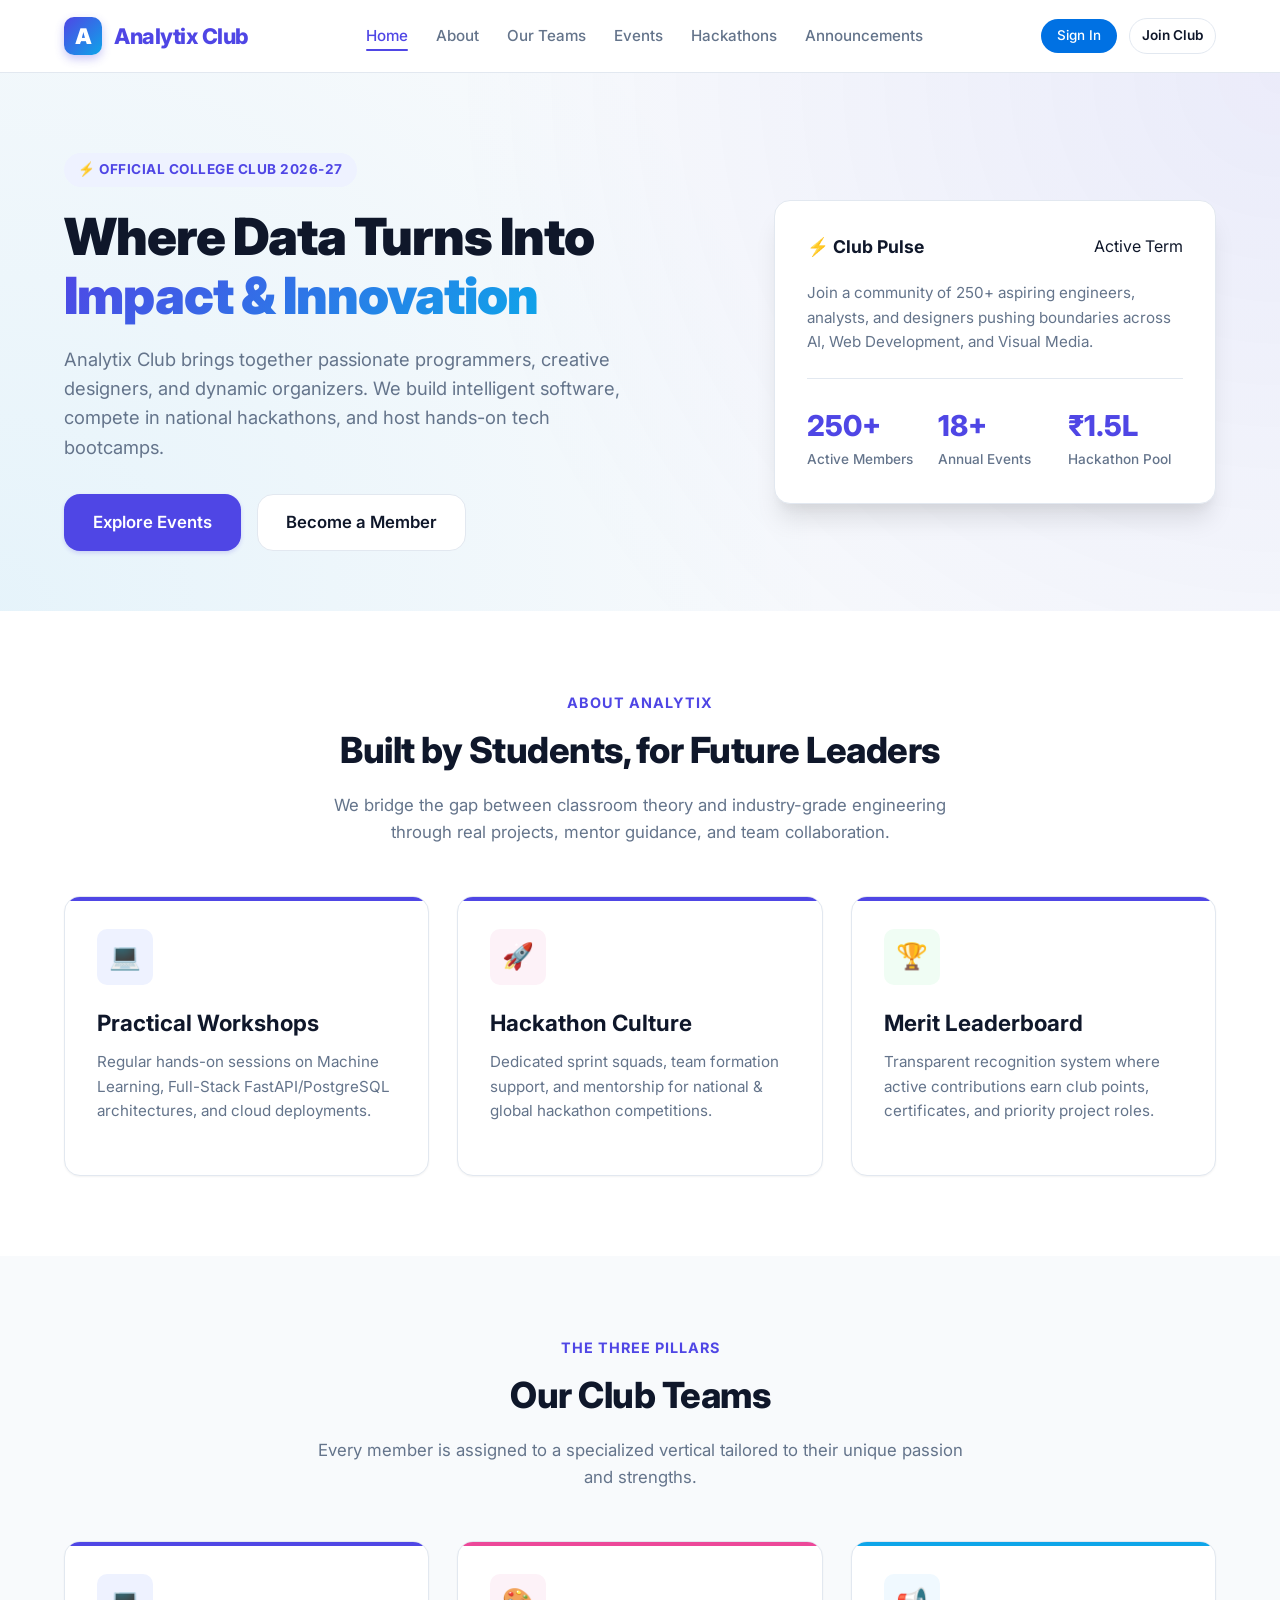
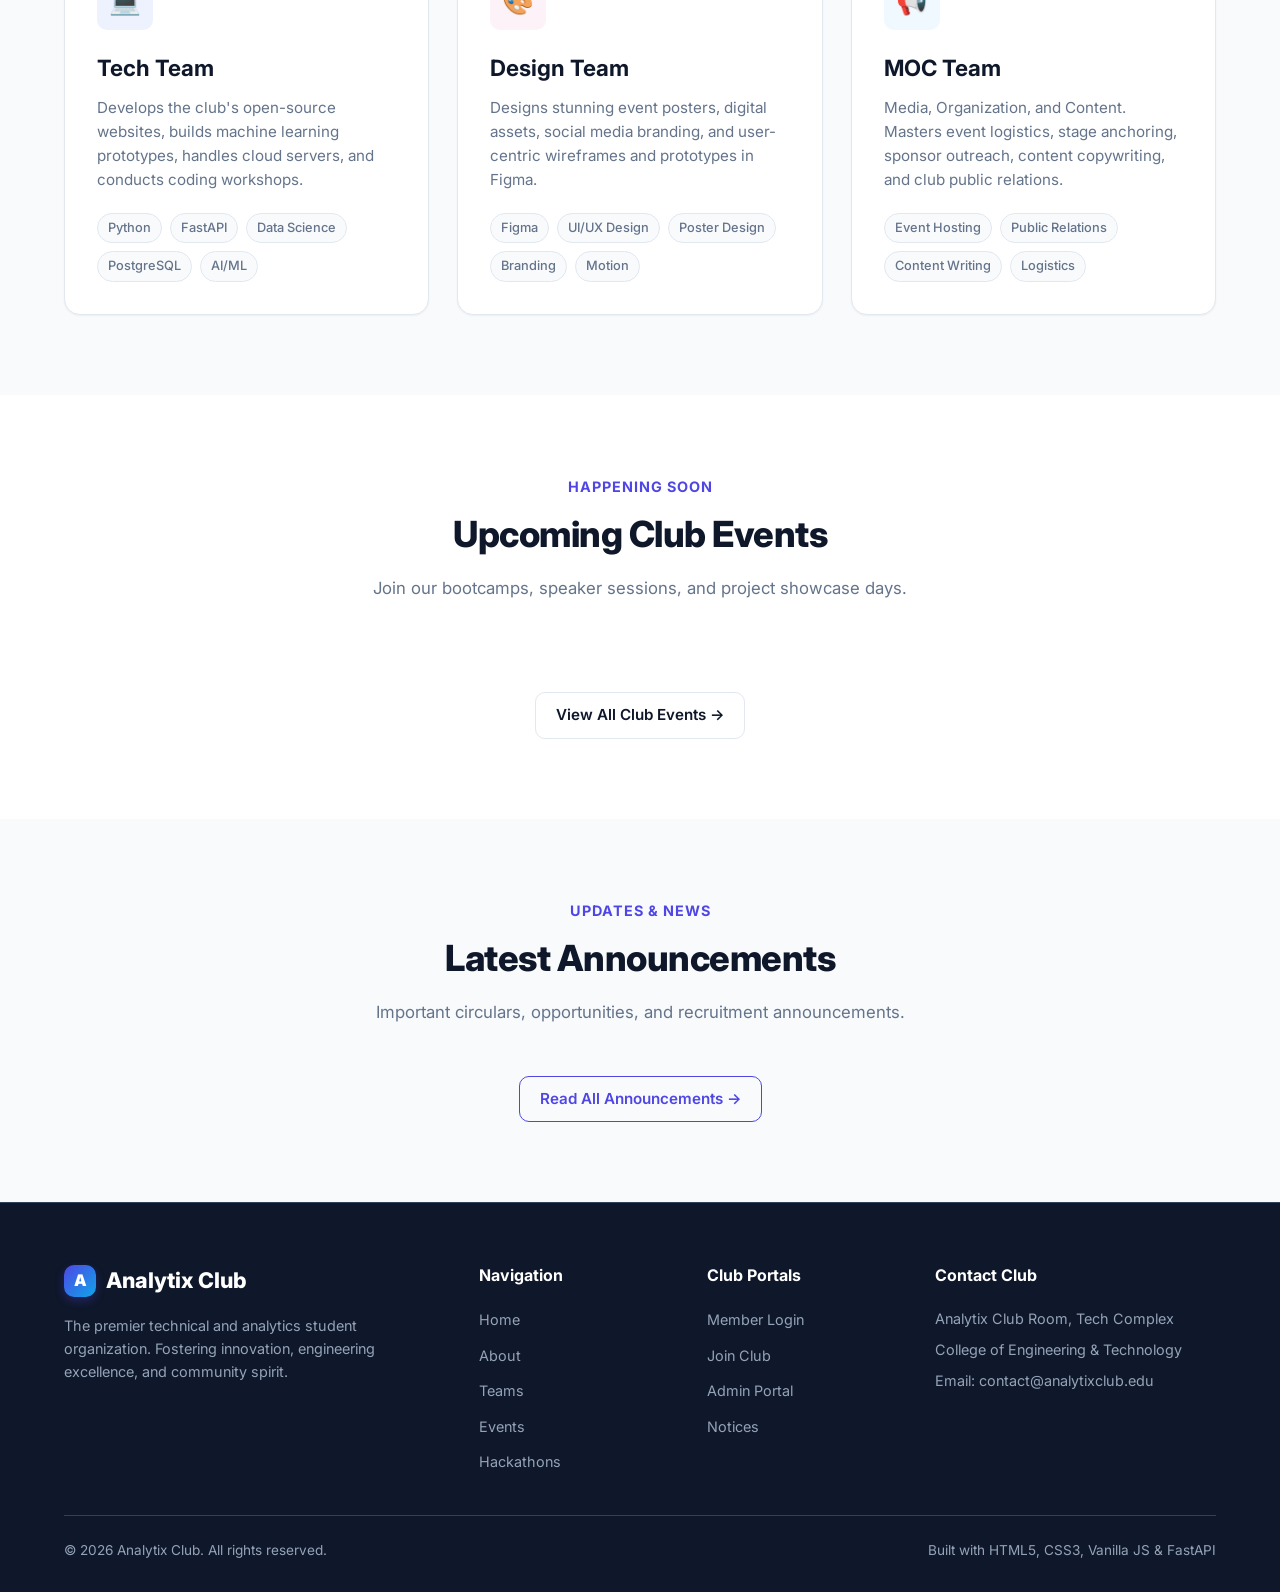
==== frontend/index.html @ ab121c56 "Initial commit: Analytix Club complete responsive website with FastAPI, Vanilla JS & Supabase" ====
<!DOCTYPE html>
<html lang="en">
<head>
  <meta charset="UTF-8">
  <meta name="viewport" content="width=device-width, initial-scale=1.0">
  <title>Analytix Club | Empowering Data, Tech & Design</title>
  <link rel="stylesheet" href="css/style.css">
  <link rel="preconnect" href="https://fonts.googleapis.com">
  <link rel="preconnect" href="https://fonts.gstatic.com" crossorigin>
  <link href="https://fonts.googleapis.com/css2?family=Inter:wght@400;500;600;700;800;900&family=JetBrains+Mono:wght@500;700&display=swap" rel="stylesheet">
</head>
<body>

  <!-- Navigation Bar -->
  <header class="navbar">
    <div class="container nav-container">
      <a href="index.html" class="brand">
        <div class="brand-badge">A</div>
        <span>Analytix Club</span>
      </a>

      <ul class="nav-links">
        <li><a href="index.html" class="nav-link active">Home</a></li>
        <li><a href="#about" class="nav-link">About</a></li>
        <li><a href="#teams" class="nav-link">Our Teams</a></li>
        <li><a href="events.html" class="nav-link">Events</a></li>
        <li><a href="hackathons.html" class="nav-link">Hackathons</a></li>
        <li><a href="announcements.html" class="nav-link">Announcements</a></li>
      </ul>

      <div class="nav-actions" id="nav-auth-actions">
        <a href="login.html" class="apple-signin-pill">Sign In</a>
        <a href="register.html" class="btn btn-secondary btn-sm" style="border-radius: 9999px;">Join Club</a>
      </div>

      <button class="nav-mobile-toggle" aria-label="Toggle Navigation">☰</button>
    </div>
  </header>

  <!-- Hero Section -->
  <section class="hero">
    <div class="container hero-grid">
      <div>
        <div class="hero-badge">⚡ Official College Club 2026-27</div>
        <h1 class="hero-title">
          Where Data Turns Into <span class="text-gradient">Impact & Innovation</span>
        </h1>
        <p class="hero-subtitle">
          Analytix Club brings together passionate programmers, creative designers, and dynamic organizers. We build intelligent software, compete in national hackathons, and host hands-on tech bootcamps.
        </p>
        <div class="hero-buttons">
          <a href="events.html" class="btn btn-primary btn-lg">Explore Events</a>
          <a href="register.html" class="btn btn-secondary btn-lg">Become a Member</a>
        </div>
      </div>

      <div class="hero-card">
        <div style="display: flex; align-items: center; justify-content: space-between; margin-bottom: 20px;">
          <div style="font-weight: 700; color: var(--dark-bg); font-size: 1.1rem;">⚡ Club Pulse</div>
          <span class="status-pill status-approved">Active Term</span>
        </div>

        <p style="color: var(--text-muted); font-size: 0.95rem; line-height: 1.6; margin-bottom: 20px;">
          Join a community of 250+ aspiring engineers, analysts, and designers pushing boundaries across AI, Web Development, and Visual Media.
        </p>

        <div class="stat-strip">
          <div class="stat-item">
            <h3>250+</h3>
            <p>Active Members</p>
          </div>
          <div class="stat-item">
            <h3>18+</h3>
            <p>Annual Events</p>
          </div>
          <div class="stat-item">
            <h3>₹1.5L</h3>
            <p>Hackathon Pool</p>
          </div>
        </div>
      </div>
    </div>
  </section>

  <!-- About Section -->
  <section class="section section-alt" id="about">
    <div class="container">
      <div class="section-header">
        <span class="section-tag">About Analytix</span>
        <h2 class="section-title">Built by Students, for Future Leaders</h2>
        <p class="section-desc">
          We bridge the gap between classroom theory and industry-grade engineering through real projects, mentor guidance, and team collaboration.
        </p>
      </div>

      <div class="grid-3">
        <div class="team-card">
          <div class="team-icon" style="background: #eef2ff; color: #4f46e5;">💻</div>
          <h3 class="team-name">Practical Workshops</h3>
          <p class="team-desc">Regular hands-on sessions on Machine Learning, Full-Stack FastAPI/PostgreSQL architectures, and cloud deployments.</p>
        </div>
        <div class="team-card">
          <div class="team-icon" style="background: #fdf2f8; color: #ec4899;">🚀</div>
          <h3 class="team-name">Hackathon Culture</h3>
          <p class="team-desc">Dedicated sprint squads, team formation support, and mentorship for national & global hackathon competitions.</p>
        </div>
        <div class="team-card">
          <div class="team-icon" style="background: #f0fdf4; color: #16a34a;">🏆</div>
          <h3 class="team-name">Merit Leaderboard</h3>
          <p class="team-desc">Transparent recognition system where active contributions earn club points, certificates, and priority project roles.</p>
        </div>
      </div>
    </div>
  </section>

  <!-- Our Teams Section -->
  <section class="section" id="teams">
    <div class="container">
      <div class="section-header">
        <span class="section-tag">The Three Pillars</span>
        <h2 class="section-title">Our Club Teams</h2>
        <p class="section-desc">
          Every member is assigned to a specialized vertical tailored to their unique passion and strengths.
        </p>
      </div>

      <div class="grid-3">
        <!-- Tech Team -->
        <div class="team-card team-tech">
          <div class="team-icon">💻</div>
          <h3 class="team-name">Tech Team</h3>
          <p class="team-desc">
            Develops the club's open-source websites, builds machine learning prototypes, handles cloud servers, and conducts coding workshops.
          </p>
          <div class="team-skills-list">
            <span class="skill-pill">Python</span>
            <span class="skill-pill">FastAPI</span>
            <span class="skill-pill">Data Science</span>
            <span class="skill-pill">PostgreSQL</span>
            <span class="skill-pill">AI/ML</span>
          </div>
        </div>

        <!-- Design Team -->
        <div class="team-card team-design">
          <div class="team-icon">🎨</div>
          <h3 class="team-name">Design Team</h3>
          <p class="team-desc">
            Designs stunning event posters, digital assets, social media branding, and user-centric wireframes and prototypes in Figma.
          </p>
          <div class="team-skills-list">
            <span class="skill-pill">Figma</span>
            <span class="skill-pill">UI/UX Design</span>
            <span class="skill-pill">Poster Design</span>
            <span class="skill-pill">Branding</span>
            <span class="skill-pill">Motion</span>
          </div>
        </div>

        <!-- MOC Team -->
        <div class="team-card team-moc">
          <div class="team-icon">📢</div>
          <h3 class="team-name">MOC Team</h3>
          <p class="team-desc">
            Media, Organization, and Content. Masters event logistics, stage anchoring, sponsor outreach, content copywriting, and club public relations.
          </p>
          <div class="team-skills-list">
            <span class="skill-pill">Event Hosting</span>
            <span class="skill-pill">Public Relations</span>
            <span class="skill-pill">Content Writing</span>
            <span class="skill-pill">Logistics</span>
          </div>
        </div>
      </div>
    </div>
  </section>

  <!-- Upcoming Events Section -->
  <section class="section section-alt" id="events">
    <div class="container">
      <div class="section-header">
        <span class="section-tag">Happening Soon</span>
        <h2 class="section-title">Upcoming Club Events</h2>
        <p class="section-desc">Join our bootcamps, speaker sessions, and project showcase days.</p>
      </div>

      <div class="grid-3" id="home-events-grid">
        <!-- Loaded dynamically from API -->
      </div>

      <div style="text-align: center; margin-top: 40px;">
        <a href="events.html" class="btn btn-secondary">View All Club Events →</a>
      </div>
    </div>
  </section>

  <!-- Announcements Section -->
  <section class="section" id="announcements">
    <div class="container">
      <div class="section-header">
        <span class="section-tag">Updates & News</span>
        <h2 class="section-title">Latest Announcements</h2>
        <p class="section-desc">Important circulars, opportunities, and recruitment announcements.</p>
      </div>

      <div style="max-width: 800px; margin: 0 auto;" id="home-announcements-list">
        <!-- Loaded dynamically from API -->
      </div>

      <div style="text-align: center; margin-top: 32px;">
        <a href="announcements.html" class="btn btn-outline">Read All Announcements →</a>
      </div>
    </div>
  </section>

  <!-- Footer -->
  <footer class="footer">
    <div class="container">
      <div class="footer-grid">
        <div>
          <div class="footer-brand">
            <div class="brand-badge" style="width: 32px; height: 32px; font-size: 1rem;">A</div>
            <span>Analytix Club</span>
          </div>
          <p class="footer-desc">
            The premier technical and analytics student organization. Fostering innovation, engineering excellence, and community spirit.
          </p>
        </div>

        <div>
          <h4 class="footer-heading">Navigation</h4>
          <ul class="footer-links">
            <li><a href="index.html">Home</a></li>
            <li><a href="#about">About</a></li>
            <li><a href="#teams">Teams</a></li>
            <li><a href="events.html">Events</a></li>
            <li><a href="hackathons.html">Hackathons</a></li>
          </ul>
        </div>

        <div>
          <h4 class="footer-heading">Club Portals</h4>
          <ul class="footer-links">
            <li><a href="login.html">Member Login</a></li>
            <li><a href="register.html">Join Club</a></li>
            <li><a href="admin-dashboard.html">Admin Portal</a></li>
            <li><a href="announcements.html">Notices</a></li>
          </ul>
        </div>

        <div>
          <h4 class="footer-heading">Contact Club</h4>
          <p class="footer-desc" style="margin-bottom: 8px;">Analytix Club Room, Tech Complex</p>
          <p class="footer-desc" style="margin-bottom: 8px;">College of Engineering & Technology</p>
          <p class="footer-desc">Email: contact@analytixclub.edu</p>
        </div>
      </div>

      <div class="footer-bottom">
        <div>&copy; 2026 Analytix Club. All rights reserved.</div>
        <div>Built with HTML5, CSS3, Vanilla JS & FastAPI</div>
      </div>
    </div>
  </footer>

  <script src="js/api.js"></script>
  <script src="js/auth.js"></script>
  <script src="js/events.js"></script>
</body>
</html>
---- frontend/css/style.css ----
/* ==============================================================================
   ANALYTIX CLUB - MAIN GLOBAL STYLESHEET
   Clean, modern, high-contrast, responsive tech club styling.
   ============================================================================== */

:root {
  /* Color Palette */
  --primary: #4f46e5;
  --primary-hover: #4338ca;
  --primary-light: #eef2ff;
  --primary-glow: rgba(79, 70, 229, 0.25);

  --secondary: #0ea5e9;
  --secondary-hover: #0284c7;

  --accent: #10b981;
  --accent-hover: #059669;

  --dark-bg: #0f172a;
  --dark-surface: #1e293b;
  --dark-card: #1e293b;
  --dark-border: #334155;

  --light-bg: #f8fafc;
  --light-surface: #ffffff;
  --light-card: #ffffff;
  --light-border: #e2e8f0;

  --text-main: #0f172a;
  --text-muted: #64748b;
  --text-light: #f8fafc;
  --text-subtle: #94a3b8;

  --success: #10b981;
  --warning: #f59e0b;
  --danger: #ef4444;
  --info: #3b82f6;

  /* Typography */
  --font-sans: 'Inter', -apple-system, BlinkMacSystemFont, "Segoe UI", Roboto, Oxygen, Ubuntu, Cantarell, sans-serif;
  --font-mono: 'JetBrains Mono', 'Fira Code', Menlo, Monaco, monospace;

  /* Shadows */
  --shadow-sm: 0 1px 2px 0 rgba(0, 0, 0, 0.05);
  --shadow-md: 0 4px 6px -1px rgba(0, 0, 0, 0.1), 0 2px 4px -1px rgba(0, 0, 0, 0.06);
  --shadow-lg: 0 10px 15px -3px rgba(0, 0, 0, 0.1), 0 4px 6px -2px rgba(0, 0, 0, 0.05);
  --shadow-xl: 0 20px 25px -5px rgba(0, 0, 0, 0.1), 0 10px 10px -5px rgba(0, 0, 0, 0.04);
  --shadow-glow: 0 0 25px var(--primary-glow);

  /* Radius & Transitions */
  --radius-sm: 6px;
  --radius-md: 10px;
  --radius-lg: 16px;
  --radius-full: 9999px;

  --transition-fast: 0.15s ease;
  --transition-normal: 0.25s ease;
}

/* CSS Reset & Box Sizing */
*, *::before, *::after {
  box-sizing: border-box;
  margin: 0;
  padding: 0;
}

body {
  font-family: var(--font-sans);
  background-color: var(--light-bg);
  color: var(--text-main);
  line-height: 1.6;
  min-height: 100vh;
  display: flex;
  flex-direction: column;
  -webkit-font-smoothing: antialiased;
}

a {
  color: inherit;
  text-decoration: none;
  transition: color var(--transition-fast);
}

img {
  max-width: 100%;
  height: auto;
  display: block;
}

button, input, select, textarea {
  font-family: inherit;
  font-size: inherit;
}

/* Container */
.container {
  width: 100%;
  max-width: 1200px;
  margin: 0 auto;
  padding: 0 24px;
}

/* Navbar */
.navbar {
  background-color: rgba(255, 255, 255, 0.95);
  backdrop-filter: blur(8px);
  border-bottom: 1px solid var(--light-border);
  position: sticky;
  top: 0;
  z-index: 100;
  transition: all var(--transition-normal);
}

.nav-container {
  display: flex;
  align-items: center;
  justify-content: space-between;
  height: 72px;
}

.brand {
  display: flex;
  align-items: center;
  gap: 12px;
  font-weight: 800;
  font-size: 1.35rem;
  color: var(--primary);
  letter-spacing: -0.5px;
}

.brand-badge {
  background: linear-gradient(135deg, var(--primary), var(--secondary));
  color: white;
  width: 38px;
  height: 38px;
  display: flex;
  align-items: center;
  justify-content: center;
  border-radius: var(--radius-md);
  font-weight: 900;
  box-shadow: 0 4px 10px rgba(79, 70, 229, 0.3);
}

.nav-links {
  display: flex;
  align-items: center;
  gap: 28px;
  list-style: none;
}

.nav-link {
  font-size: 0.95rem;
  font-weight: 500;
  color: var(--text-muted);
  position: relative;
  padding: 6px 0;
}

.nav-link:hover, .nav-link.active {
  color: var(--primary);
}

.nav-link.active::after {
  content: '';
  position: absolute;
  bottom: 0;
  left: 0;
  width: 100%;
  height: 2px;
  background-color: var(--primary);
  border-radius: 2px;
}

.nav-actions {
  display: flex;
  align-items: center;
  gap: 12px;
}

.nav-mobile-toggle {
  display: none;
  background: none;
  border: none;
  font-size: 1.5rem;
  color: var(--text-main);
  cursor: pointer;
  padding: 6px;
}

/* Buttons */
.btn {
  display: inline-flex;
  align-items: center;
  justify-content: center;
  gap: 8px;
  padding: 10px 20px;
  border-radius: var(--radius-md);
  font-size: 0.95rem;
  font-weight: 600;
  cursor: pointer;
  transition: all var(--transition-fast);
  border: 1px solid transparent;
  white-space: nowrap;
}

.btn-primary {
  background-color: var(--primary);
  color: #ffffff;
  box-shadow: 0 2px 4px rgba(79, 70, 229, 0.2);
}

.btn-primary:hover {
  background-color: var(--primary-hover);
  transform: translateY(-1px);
  box-shadow: 0 4px 12px rgba(79, 70, 229, 0.35);
}

.btn-secondary {
  background-color: #ffffff;
  color: var(--text-main);
  border-color: var(--light-border);
}

.btn-secondary:hover {
  background-color: var(--light-bg);
  border-color: #cbd5e1;
}

.btn-outline {
  background-color: transparent;
  color: var(--primary);
  border-color: var(--primary);
}

.btn-outline:hover {
  background-color: var(--primary-light);
}

.btn-success {
  background-color: var(--success);
  color: #ffffff;
}

.btn-success:hover {
  background-color: var(--accent-hover);
}

.btn-danger {
  background-color: var(--danger);
  color: #ffffff;
}

.btn-danger:hover {
  background-color: #dc2626;
}

.btn-sm {
  padding: 6px 12px;
  font-size: 0.85rem;
  border-radius: var(--radius-sm);
}

.btn-lg {
  padding: 14px 28px;
  font-size: 1.05rem;
  border-radius: var(--radius-lg);
}

.btn-icon {
  padding: 8px;
  border-radius: var(--radius-md);
}

/* Hero Section */
.hero {
  padding: 80px 0 60px;
  background: radial-gradient(circle at top right, rgba(79, 70, 229, 0.08), transparent 60%),
              radial-gradient(circle at bottom left, rgba(14, 165, 233, 0.08), transparent 60%);
  position: relative;
  overflow: hidden;
}

.hero-grid {
  display: grid;
  grid-template-columns: 1.2fr 0.8fr;
  align-items: center;
  gap: 48px;
}

.hero-badge {
  display: inline-flex;
  align-items: center;
  gap: 8px;
  padding: 6px 14px;
  background-color: var(--primary-light);
  color: var(--primary);
  border-radius: var(--radius-full);
  font-size: 0.85rem;
  font-weight: 700;
  margin-bottom: 20px;
  text-transform: uppercase;
  letter-spacing: 0.5px;
}

.hero-title {
  font-size: 3.2rem;
  font-weight: 900;
  line-height: 1.15;
  color: var(--dark-bg);
  margin-bottom: 20px;
  letter-spacing: -1px;
}

.hero-title .text-gradient {
  background: linear-gradient(135deg, var(--primary) 0%, var(--secondary) 100%);
  -webkit-background-clip: text;
  -webkit-text-fill-color: transparent;
}

.hero-subtitle {
  font-size: 1.15rem;
  color: var(--text-muted);
  margin-bottom: 32px;
  max-width: 580px;
}

.hero-buttons {
  display: flex;
  align-items: center;
  gap: 16px;
  flex-wrap: wrap;
}

.hero-card {
  background: white;
  border-radius: var(--radius-lg);
  padding: 32px;
  box-shadow: var(--shadow-xl);
  border: 1px solid var(--light-border);
  position: relative;
}

.stat-strip {
  display: grid;
  grid-template-columns: repeat(3, 1fr);
  gap: 16px;
  margin-top: 24px;
  padding-top: 24px;
  border-top: 1px solid var(--light-border);
}

.stat-item h3 {
  font-size: 1.8rem;
  font-weight: 800;
  color: var(--primary);
}

.stat-item p {
  font-size: 0.85rem;
  color: var(--text-muted);
  font-weight: 500;
}

/* Section Header */
.section {
  padding: 80px 0;
}

.section-alt {
  background-color: #ffffff;
}

.section-header {
  text-align: center;
  max-width: 650px;
  margin: 0 auto 50px;
}

.section-tag {
  color: var(--primary);
  font-size: 0.9rem;
  font-weight: 700;
  text-transform: uppercase;
  letter-spacing: 1px;
  display: block;
  margin-bottom: 8px;
}

.section-title {
  font-size: 2.25rem;
  font-weight: 800;
  letter-spacing: -0.5px;
  color: var(--dark-bg);
  margin-bottom: 12px;
}

.section-desc {
  font-size: 1.05rem;
  color: var(--text-muted);
}

/* Cards Grid */
.grid-3 {
  display: grid;
  grid-template-columns: repeat(auto-fit, minmax(320px, 1fr));
  gap: 28px;
}

.grid-2 {
  display: grid;
  grid-template-columns: repeat(auto-fit, minmax(400px, 1fr));
  gap: 28px;
}

/* Team Pillar Cards */
.team-card {
  background: white;
  border-radius: var(--radius-lg);
  padding: 32px;
  border: 1px solid var(--light-border);
  box-shadow: var(--shadow-sm);
  transition: all var(--transition-normal);
  display: flex;
  flex-direction: column;
  position: relative;
  overflow: hidden;
}

.team-card::before {
  content: '';
  position: absolute;
  top: 0;
  left: 0;
  right: 0;
  height: 4px;
  background: var(--primary);
}

.team-card.team-tech::before { background: #4f46e5; }
.team-card.team-design::before { background: #ec4899; }
.team-card.team-moc::before { background: #0ea5e9; }

.team-card:hover {
  transform: translateY(-6px);
  box-shadow: var(--shadow-lg);
  border-color: #cbd5e1;
}

.team-icon {
  width: 56px;
  height: 56px;
  border-radius: var(--radius-md);
  display: flex;
  align-items: center;
  justify-content: center;
  font-size: 1.6rem;
  margin-bottom: 20px;
}

.team-tech .team-icon { background-color: #eef2ff; color: #4f46e5; }
.team-design .team-icon { background-color: #fdf2f8; color: #ec4899; }
.team-moc .team-icon { background-color: #f0f9ff; color: #0ea5e9; }

.team-name {
  font-size: 1.4rem;
  font-weight: 700;
  margin-bottom: 10px;
}

.team-desc {
  color: var(--text-muted);
  font-size: 0.95rem;
  margin-bottom: 20px;
  flex-grow: 1;
}

.team-skills-list {
  display: flex;
  flex-wrap: wrap;
  gap: 8px;
}

.skill-pill {
  background-color: var(--light-bg);
  border: 1px solid var(--light-border);
  padding: 4px 10px;
  border-radius: var(--radius-full);
  font-size: 0.8rem;
  font-weight: 500;
  color: var(--text-muted);
}

/* Event & Hackathon Cards */
.event-card {
  background: white;
  border-radius: var(--radius-lg);
  overflow: hidden;
  border: 1px solid var(--light-border);
  box-shadow: var(--shadow-sm);
  transition: all var(--transition-normal);
  display: flex;
  flex-direction: column;
}

.event-card:hover {
  transform: translateY(-5px);
  box-shadow: var(--shadow-lg);
}

.event-poster-wrapper {
  position: relative;
  height: 190px;
  background-color: #e2e8f0;
  overflow: hidden;
}

.event-poster {
  width: 100%;
  height: 100%;
  object-fit: cover;
  transition: transform var(--transition-normal);
}

.event-card:hover .event-poster {
  transform: scale(1.04);
}

.event-badge {
  position: absolute;
  top: 14px;
  right: 14px;
  padding: 4px 12px;
  border-radius: var(--radius-full);
  font-size: 0.75rem;
  font-weight: 700;
  text-transform: uppercase;
  letter-spacing: 0.5px;
  backdrop-filter: blur(8px);
}

.badge-published { background: rgba(16, 185, 129, 0.9); color: white; }
.badge-draft { background: rgba(100, 116, 139, 0.9); color: white; }
.badge-urgent { background: rgba(239, 68, 68, 0.9); color: white; }
.badge-online { background: rgba(14, 165, 233, 0.9); color: white; }
.badge-offline { background: rgba(245, 158, 11, 0.9); color: white; }
.badge-hybrid { background: rgba(139, 92, 246, 0.9); color: white; }

.event-content {
  padding: 24px;
  display: flex;
  flex-direction: column;
  flex-grow: 1;
}

.event-meta {
  display: flex;
  align-items: center;
  gap: 16px;
  font-size: 0.85rem;
  color: var(--text-muted);
  margin-bottom: 12px;
  flex-wrap: wrap;
}

.event-meta span {
  display: inline-flex;
  align-items: center;
  gap: 6px;
}

.event-title {
  font-size: 1.25rem;
  font-weight: 700;
  margin-bottom: 10px;
  line-height: 1.35;
  color: var(--dark-bg);
}

.event-desc {
  font-size: 0.92rem;
  color: var(--text-muted);
  margin-bottom: 20px;
  flex-grow: 1;
  display: -webkit-box;
  -webkit-line-clamp: 3;
  -webkit-box-orient: vertical;
  overflow: hidden;
}

.event-footer {
  display: flex;
  align-items: center;
  justify-content: space-between;
  padding-top: 16px;
  border-top: 1px solid var(--light-border);
  gap: 12px;
}

/* Announcement Card */
.announcement-card {
  background: white;
  border-radius: var(--radius-lg);
  padding: 24px;
  border: 1px solid var(--light-border);
  box-shadow: var(--shadow-sm);
  display: flex;
  gap: 20px;
  transition: all var(--transition-normal);
}

.announcement-card:hover {
  box-shadow: var(--shadow-md);
  border-color: #cbd5e1;
}

.announcement-icon {
  width: 48px;
  height: 48px;
  border-radius: var(--radius-md);
  background-color: var(--primary-light);
  color: var(--primary);
  display: flex;
  align-items: center;
  justify-content: center;
  font-size: 1.4rem;
  flex-shrink: 0;
}

.announcement-body {
  flex-grow: 1;
}

.announcement-header {
  display: flex;
  align-items: center;
  justify-content: space-between;
  margin-bottom: 6px;
}

.announcement-title {
  font-size: 1.15rem;
  font-weight: 700;
  color: var(--dark-bg);
}

.announcement-time {
  font-size: 0.8rem;
  color: var(--text-subtle);
}

.announcement-desc {
  font-size: 0.92rem;
  color: var(--text-muted);
  line-height: 1.5;
}

/* Footer */
.footer {
  background-color: var(--dark-bg);
  color: #94a3b8;
  padding: 60px 0 30px;
  margin-top: auto;
  border-top: 1px solid var(--dark-border);
}

.footer-grid {
  display: grid;
  grid-template-columns: 2fr 1fr 1fr 1.5fr;
  gap: 40px;
  margin-bottom: 40px;
}

.footer-brand {
  color: #ffffff;
  font-size: 1.35rem;
  font-weight: 800;
  display: flex;
  align-items: center;
  gap: 10px;
  margin-bottom: 16px;
}

.footer-desc {
  font-size: 0.9rem;
  line-height: 1.6;
  max-width: 320px;
}

.footer-heading {
  color: #ffffff;
  font-size: 1rem;
  font-weight: 700;
  margin-bottom: 18px;
}

.footer-links {
  list-style: none;
  display: flex;
  flex-direction: column;
  gap: 10px;
}

.footer-links a {
  font-size: 0.9rem;
  transition: color var(--transition-fast);
}

.footer-links a:hover {
  color: #ffffff;
}

.footer-bottom {
  border-top: 1px solid var(--dark-border);
  padding-top: 24px;
  display: flex;
  align-items: center;
  justify-content: space-between;
  font-size: 0.85rem;
}

/* Modals */
.modal-overlay {
  position: fixed;
  inset: 0;
  background-color: rgba(15, 23, 42, 0.6);
  backdrop-filter: blur(4px);
  display: flex;
  align-items: center;
  justify-content: center;
  z-index: 1000;
  opacity: 0;
  visibility: hidden;
  transition: all var(--transition-normal);
  padding: 20px;
}

.modal-overlay.active {
  opacity: 1;
  visibility: visible;
}

.modal-card {
  background: white;
  width: 100%;
  max-width: 600px;
  max-height: 90vh;
  border-radius: var(--radius-lg);
  box-shadow: var(--shadow-xl);
  display: flex;
  flex-direction: column;
  overflow: hidden;
  transform: translateY(20px);
  transition: transform var(--transition-normal);
}

.modal-overlay.active .modal-card {
  transform: translateY(0);
}

.modal-header {
  padding: 20px 24px;
  border-bottom: 1px solid var(--light-border);
  display: flex;
  align-items: center;
  justify-content: space-between;
}

.modal-title {
  font-size: 1.25rem;
  font-weight: 700;
  color: var(--dark-bg);
}

.modal-close {
  background: none;
  border: none;
  font-size: 1.4rem;
  color: var(--text-subtle);
  cursor: pointer;
  padding: 4px;
  border-radius: var(--radius-sm);
  display: flex;
  align-items: center;
  justify-content: center;
}

.modal-close:hover {
  color: var(--dark-bg);
  background-color: var(--light-bg);
}

.modal-body {
  padding: 24px;
  overflow-y: auto;
}

.modal-footer {
  padding: 16px 24px;
  background-color: var(--light-bg);
  border-top: 1px solid var(--light-border);
  display: flex;
  align-items: center;
  justify-content: flex-end;
  gap: 12px;
}

/* Toast Notifications */
.toast-container {
  position: fixed;
  bottom: 24px;
  right: 24px;
  z-index: 2000;
  display: flex;
  flex-direction: column;
  gap: 10px;
}

.toast {
  background: white;
  color: var(--text-main);
  padding: 14px 20px;
  border-radius: var(--radius-md);
  box-shadow: var(--shadow-lg);
  border-left: 4px solid var(--primary);
  display: flex;
  align-items: center;
  gap: 12px;
  font-size: 0.92rem;
  min-width: 280px;
  max-width: 420px;
  animation: slideInRight 0.3s cubic-bezier(0.16, 1, 0.3, 1);
  transition: all 0.3s ease;
}

.toast-success { border-left-color: var(--success); }
.toast-error { border-left-color: var(--danger); }
.toast-warning { border-left-color: var(--warning); }
.toast-info { border-left-color: var(--info); }

@keyframes slideInRight {
  from { transform: translateX(100%); opacity: 0; }
  to { transform: translateX(0); opacity: 1; }
}

/* Apple Account Menu Trigger & Dropdown */
.apple-account-menu {
  position: relative;
  display: inline-block;
}

.apple-account-pill {
  display: inline-flex;
  align-items: center;
  gap: 8px;
  padding: 5px 14px 5px 6px;
  background: rgba(0, 0, 0, 0.04);
  border: 1px solid rgba(0, 0, 0, 0.08);
  border-radius: 9999px;
  font-size: 0.86rem;
  font-weight: 500;
  color: #1d1d1f;
  cursor: pointer;
  transition: all 0.2s cubic-bezier(0.16, 1, 0.3, 1);
  user-select: none;
}

.apple-account-pill:hover {
  background: rgba(0, 0, 0, 0.08);
  border-color: rgba(0, 0, 0, 0.15);
  transform: translateY(-0.5px);
}

.apple-account-avatar {
  width: 26px;
  height: 26px;
  border-radius: 50%;
  background: linear-gradient(135deg, #0071e3, #42a5f5);
  color: white;
  display: flex;
  align-items: center;
  justify-content: center;
  font-size: 0.75rem;
  font-weight: 700;
  overflow: hidden;
  box-shadow: 0 1px 4px rgba(0, 113, 227, 0.3);
}

.apple-account-avatar img {
  width: 100%;
  height: 100%;
  object-fit: cover;
}

.apple-chevron {
  font-size: 0.65rem;
  opacity: 0.55;
  transition: transform 0.2s ease;
  margin-left: 2px;
}

.apple-account-menu.open .apple-chevron {
  transform: rotate(180deg);
}

/* Apple Popover Dropdown */
.apple-dropdown {
  position: absolute;
  top: calc(100% + 8px);
  right: 0;
  width: 270px;
  background: rgba(255, 255, 255, 0.92);
  backdrop-filter: blur(25px);
  -webkit-backdrop-filter: blur(25px);
  border: 1px solid rgba(0, 0, 0, 0.1);
  border-radius: 16px;
  box-shadow: 0 16px 40px rgba(0, 0, 0, 0.12), 0 2px 6px rgba(0, 0, 0, 0.04);
  padding: 8px;
  opacity: 0;
  visibility: hidden;
  transform: translateY(-8px) scale(0.97);
  transition: all 0.2s cubic-bezier(0.16, 1, 0.3, 1);
  z-index: 1100;
}

.apple-account-menu.open .apple-dropdown {
  opacity: 1;
  visibility: visible;
  transform: translateY(0) scale(1);
}

.apple-dropdown-user {
  padding: 12px 14px;
  border-radius: 10px;
  background: rgba(0, 0, 0, 0.025);
  margin-bottom: 4px;
}

.apple-dropdown-name {
  font-size: 0.95rem;
  font-weight: 600;
  color: #1d1d1f;
  margin-bottom: 2px;
  white-space: nowrap;
  overflow: hidden;
  text-overflow: ellipsis;
}

.apple-dropdown-email {
  font-size: 0.78rem;
  color: #86868b;
  white-space: nowrap;
  overflow: hidden;
  text-overflow: ellipsis;
  margin-bottom: 8px;
}

.apple-dropdown-badges {
  display: flex;
  gap: 6px;
  flex-wrap: wrap;
}

.apple-badge {
  font-size: 0.68rem;
  font-weight: 700;
  text-transform: uppercase;
  letter-spacing: 0.5px;
  padding: 2px 8px;
  border-radius: 9999px;
  background: rgba(0, 113, 227, 0.1);
  color: #0071e3;
}

.apple-dropdown-divider {
  height: 1px;
  background: rgba(0, 0, 0, 0.08);
  margin: 6px 0;
}

.apple-dropdown-item {
  display: flex;
  align-items: center;
  gap: 10px;
  padding: 9px 12px;
  border-radius: 8px;
  font-size: 0.88rem;
  font-weight: 500;
  color: #1d1d1f;
  text-decoration: none;
  transition: all 0.15s ease;
  cursor: pointer;
}

.apple-dropdown-item:hover {
  background: rgba(0, 113, 227, 0.09);
  color: #0071e3;
}

.apple-dropdown-item-danger {
  color: #e30000;
  border: none;
  background: none;
  width: 100%;
  font-size: 0.88rem;
  text-align: left;
}

.apple-dropdown-item-danger:hover {
  background: rgba(227, 0, 0, 0.08);
  color: #e30000;
}

.apple-item-icon {
  font-size: 1rem;
  width: 18px;
  text-align: center;
}

/* Apple-style Signed-out button */
.apple-signin-pill {
  display: inline-flex;
  align-items: center;
  justify-content: center;
  gap: 6px;
  padding: 6px 16px;
  border-radius: 9999px;
  font-size: 0.84rem;
  font-weight: 500;
  background: #0071e3;
  color: #ffffff !important;
  transition: all 0.2s ease;
  border: none;
  text-decoration: none;
  white-space: nowrap;
}

.apple-signin-pill:hover {
  background: #0077ed;
  box-shadow: 0 2px 8px rgba(0, 113, 227, 0.35);
  transform: translateY(-0.5px);
}

/* Global Form Controls & Layouts */
.form-group {
  margin-bottom: 20px;
  display: flex;
  flex-direction: column;
}

.form-label {
  display: block;
  font-size: 0.88rem;
  font-weight: 600;
  color: var(--dark-bg);
  margin-bottom: 8px;
  line-height: 1.3;
}

.form-control {
  width: 100%;
  padding: 11px 14px;
  border: 1px solid #cbd5e1;
  border-radius: var(--radius-md);
  background-color: #ffffff;
  color: var(--text-main);
  font-size: 0.95rem;
  font-family: inherit;
  transition: border-color var(--transition-fast), box-shadow var(--transition-fast), background-color var(--transition-fast);
  box-sizing: border-box;
  display: block;
}

.form-control:focus {
  outline: none;
  border-color: var(--primary);
  box-shadow: 0 0 0 3px rgba(79, 70, 229, 0.15);
  background-color: #ffffff;
}

.form-control:disabled, .form-control[readonly] {
  background-color: #f1f5f9;
  color: #64748b;
  cursor: not-allowed;
  border-color: #e2e8f0;
}

select.form-control {
  cursor: pointer;
  appearance: none;
  background-image: url("data:image/svg+xml;charset=UTF-8,%3csvg xmlns='http://www.w3.org/2000/svg' viewBox='0 0 24 24' fill='none' stroke='%2364748b' stroke-width='2' stroke-linecap='round' stroke-linejoin='round'%3e%3cpolyline points='6 9 12 15 18 9'%3e%3c/polyline%3e%3c/svg%3e");
  background-repeat: no-repeat;
  background-position: right 14px center;
  background-size: 16px;
  padding-right: 40px;
}

textarea.form-control {
  resize: vertical;
  min-height: 80px;
  line-height: 1.5;
}

.form-row {
  display: grid;
  grid-template-columns: repeat(auto-fit, minmax(240px, 1fr));
  gap: 20px;
  margin-bottom: 0;
}

.form-row .form-group {
  margin-bottom: 20px;
}

.form-help {
  display: block;
  font-size: 0.8rem;
  color: var(--text-muted);
  margin-top: 6px;
}

/* Mobile Responsive */
@media (max-width: 900px) {
  .hero-grid {
    grid-template-columns: 1fr;
    text-align: center;
  }
  .hero-subtitle {
    margin: 0 auto 32px;
  }
  .hero-buttons {
    justify-content: center;
  }
  .footer-grid {
    grid-template-columns: 1fr 1fr;
  }
  .nav-links {
    display: none;
    position: absolute;
    top: 72px;
    left: 0;
    right: 0;
    background: white;
    flex-direction: column;
    padding: 24px;
    border-bottom: 1px solid var(--light-border);
    box-shadow: var(--shadow-md);
  }
  .nav-links.active {
    display: flex;
  }
  .nav-mobile-toggle {
    display: block;
  }
}

@media (max-width: 600px) {
  .hero-title {
    font-size: 2.3rem;
  }
  .footer-grid {
    grid-template-columns: 1fr;
  }
  .stat-strip {
    grid-template-columns: 1fr;
    text-align: center;
  }
}
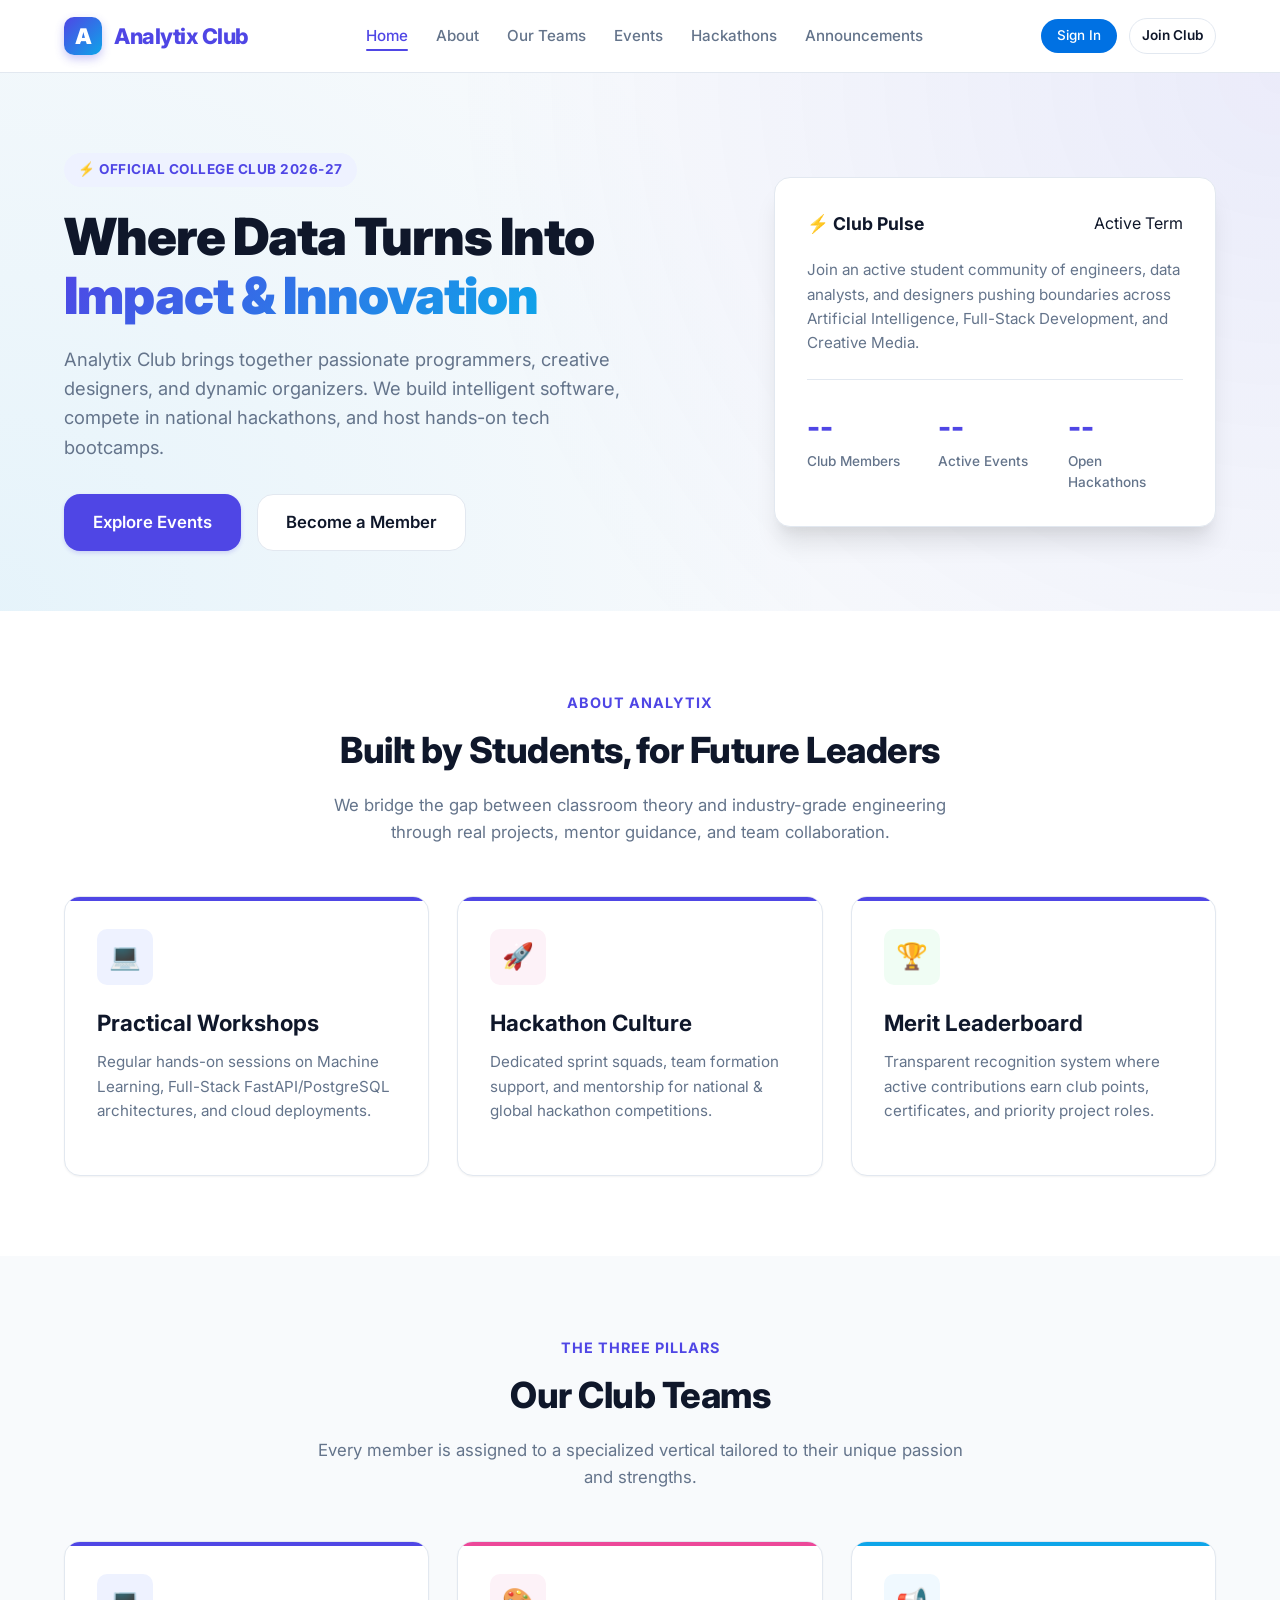
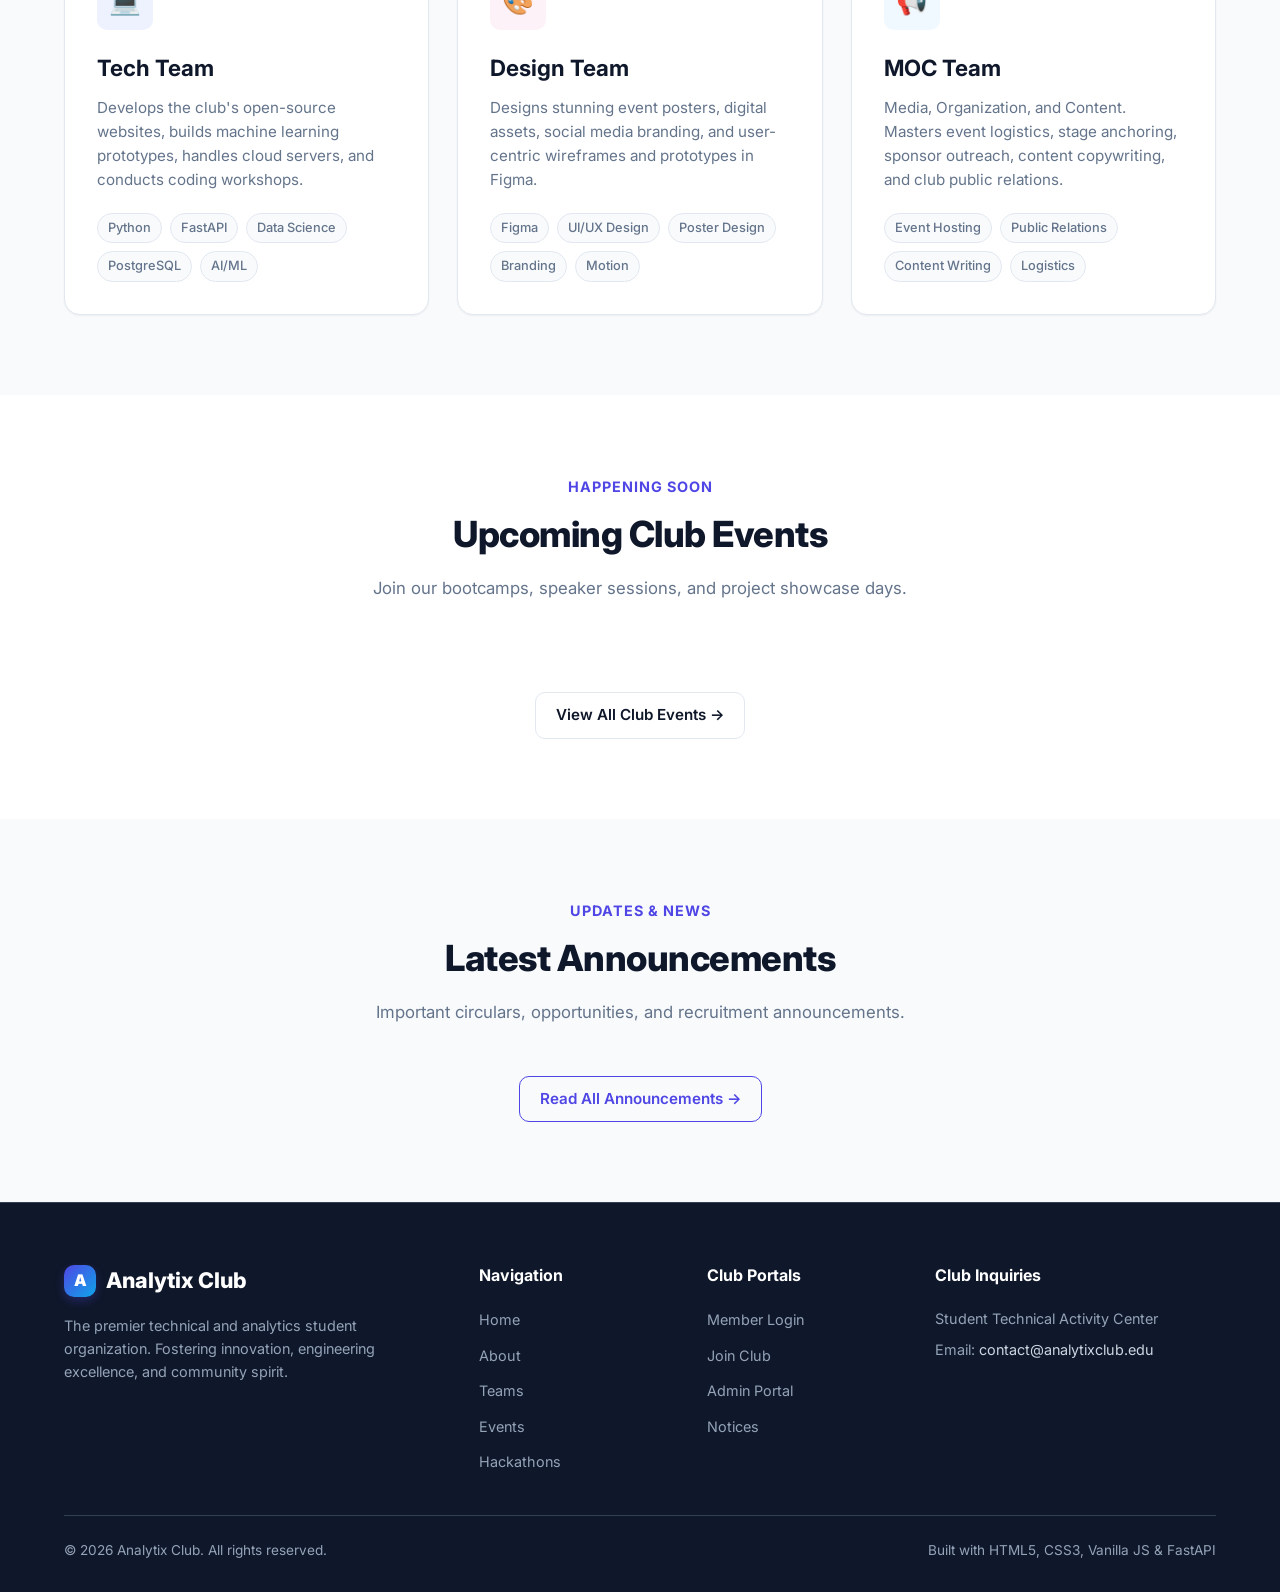
==== commit 8d848842: "Production security hardening: Supabase Auth enforcement, RLS & CORS security, test suite verificati" ====
--- a/frontend/index.html
+++ b/frontend/index.html
@@ -61,21 +61,21 @@
         </div>
 
         <p style="color: var(--text-muted); font-size: 0.95rem; line-height: 1.6; margin-bottom: 20px;">
-          Join a community of 250+ aspiring engineers, analysts, and designers pushing boundaries across AI, Web Development, and Visual Media.
+          Join an active student community of engineers, data analysts, and designers pushing boundaries across Artificial Intelligence, Full-Stack Development, and Creative Media.
         </p>
 
         <div class="stat-strip">
           <div class="stat-item">
-            <h3>250+</h3>
-            <p>Active Members</p>
+            <h3 id="stat-members-count">--</h3>
+            <p>Club Members</p>
           </div>
           <div class="stat-item">
-            <h3>18+</h3>
-            <p>Annual Events</p>
+            <h3 id="stat-events-count">--</h3>
+            <p>Active Events</p>
           </div>
           <div class="stat-item">
-            <h3>₹1.5L</h3>
-            <p>Hackathon Pool</p>
+            <h3 id="stat-hackathons-count">--</h3>
+            <p>Open Hackathons</p>
           </div>
         </div>
       </div>
@@ -249,10 +249,9 @@
         </div>
 
         <div>
-          <h4 class="footer-heading">Contact Club</h4>
-          <p class="footer-desc" style="margin-bottom: 8px;">Analytix Club Room, Tech Complex</p>
-          <p class="footer-desc" style="margin-bottom: 8px;">College of Engineering & Technology</p>
-          <p class="footer-desc">Email: contact@analytixclub.edu</p>
+          <h4 class="footer-heading">Club Inquiries</h4>
+          <p class="footer-desc" style="margin-bottom: 8px;">Student Technical Activity Center</p>
+          <p class="footer-desc">Email: <a href="mailto:contact@analytixclub.edu" style="color: #cbd5e1;">contact@analytixclub.edu</a></p>
         </div>
       </div>
 
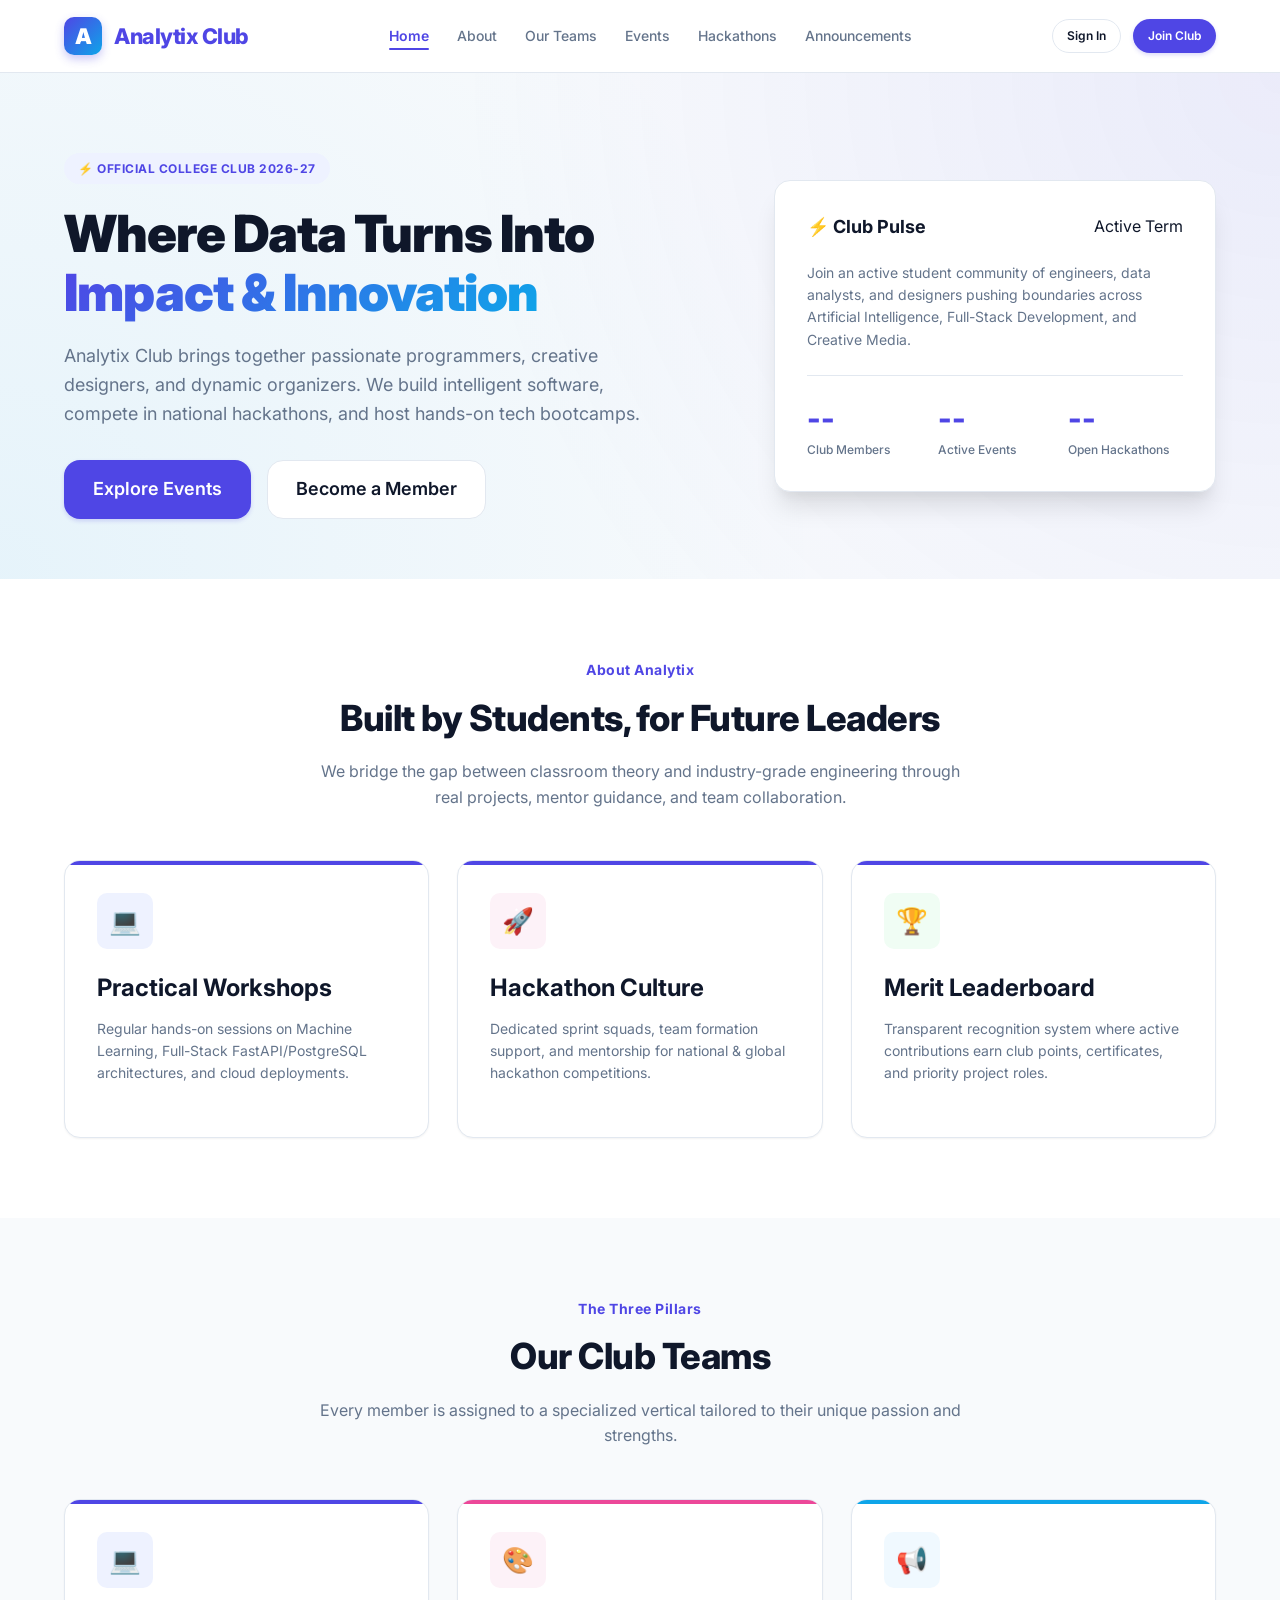
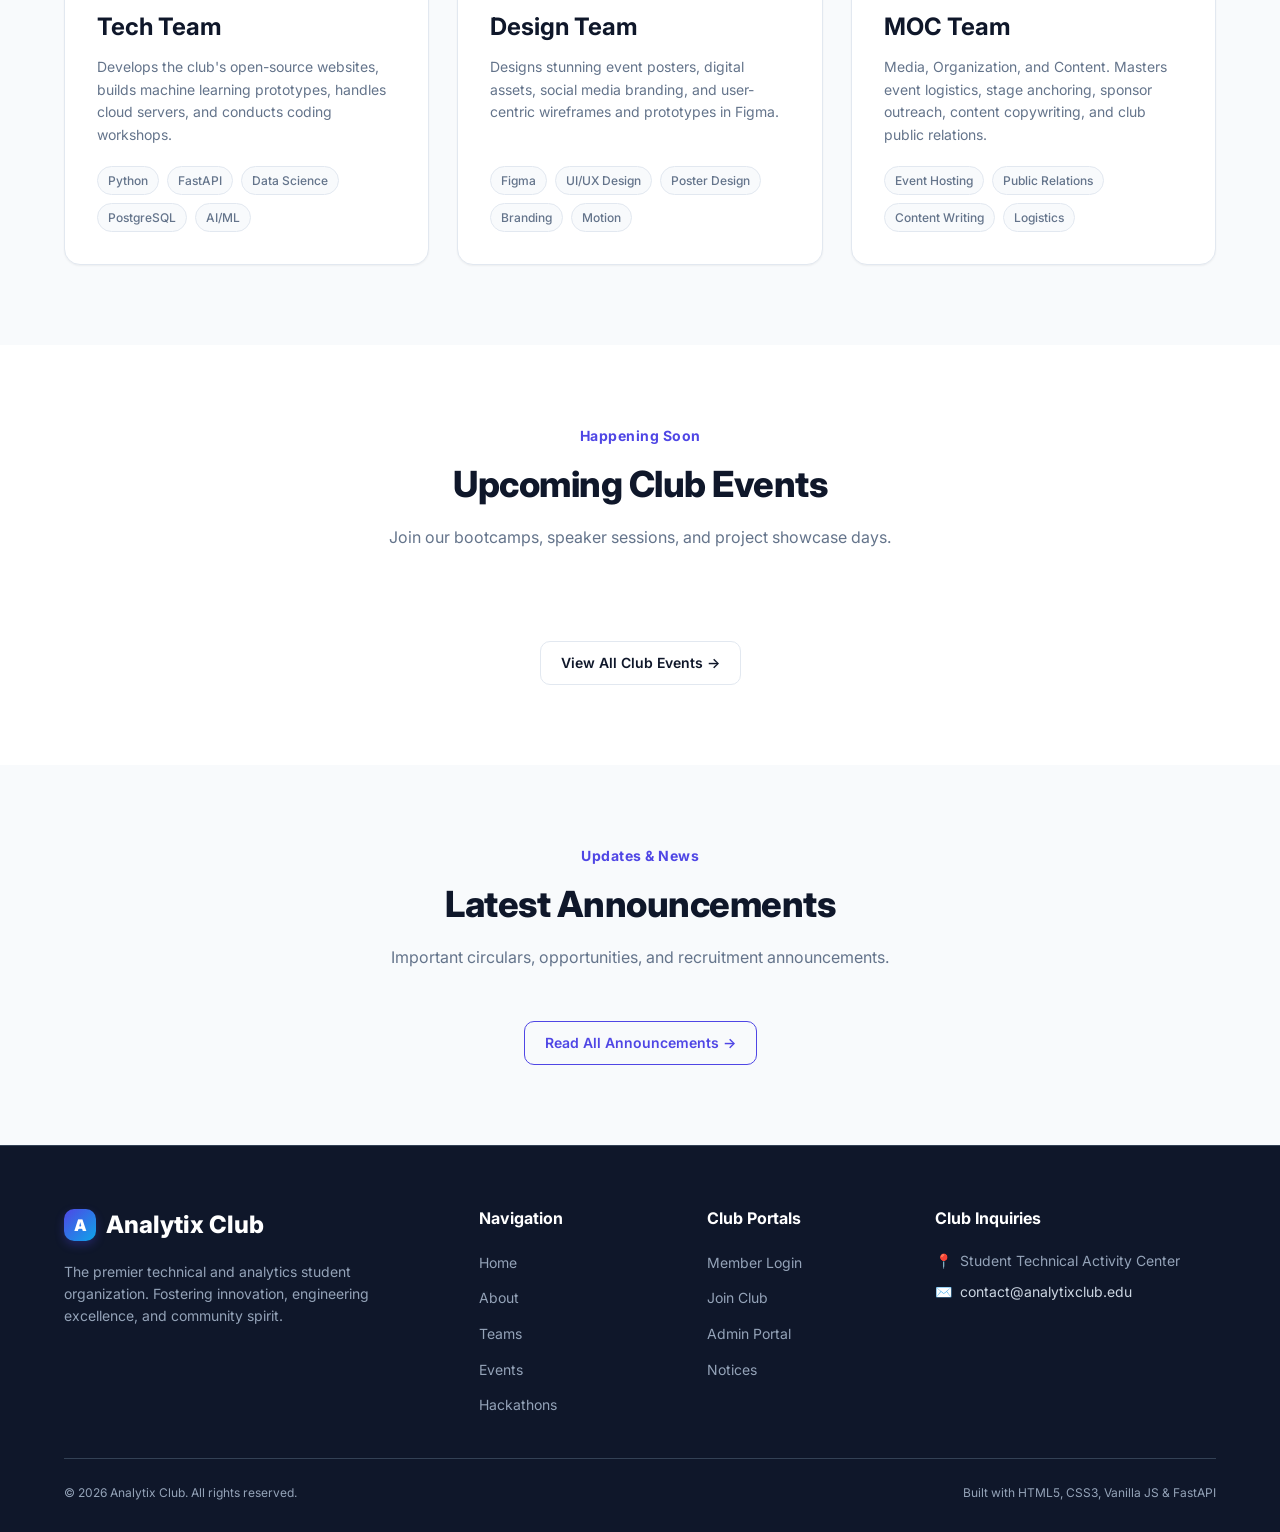
==== commit 340bcd8d: "Fix 16 usability and accessibility issues across homepage and events page" ====
--- a/frontend/index.html
+++ b/frontend/index.html
@@ -20,7 +20,7 @@
       </a>
 
       <ul class="nav-links">
-        <li><a href="index.html" class="nav-link active">Home</a></li>
+        <li><a href="index.html" class="nav-link active" aria-current="page">Home</a></li>
         <li><a href="#about" class="nav-link">About</a></li>
         <li><a href="#teams" class="nav-link">Our Teams</a></li>
         <li><a href="events.html" class="nav-link">Events</a></li>
@@ -29,8 +29,8 @@
       </ul>
 
       <div class="nav-actions" id="nav-auth-actions">
-        <a href="login.html" class="apple-signin-pill">Sign In</a>
-        <a href="register.html" class="btn btn-secondary btn-sm" style="border-radius: 9999px;">Join Club</a>
+        <a href="login.html" class="btn btn-secondary btn-sm" style="border-radius: 9999px;">Sign In</a>
+        <a href="register.html" class="btn btn-primary btn-sm" style="border-radius: 9999px;">Join Club</a>
       </div>
 
       <button class="nav-mobile-toggle" aria-label="Toggle Navigation">☰</button>
@@ -56,25 +56,25 @@
 
       <div class="hero-card">
         <div style="display: flex; align-items: center; justify-content: space-between; margin-bottom: 20px;">
-          <div style="font-weight: 700; color: var(--dark-bg); font-size: 1.1rem;">⚡ Club Pulse</div>
+          <div style="font-weight: 700; color: var(--dark-bg); font-size: var(--font-md, 1.125rem);">⚡ Club Pulse</div>
           <span class="status-pill status-approved">Active Term</span>
         </div>
 
-        <p style="color: var(--text-muted); font-size: 0.95rem; line-height: 1.6; margin-bottom: 20px;">
+        <p style="color: var(--text-muted); font-size: var(--font-sm, 0.875rem); line-height: 1.6; margin-bottom: 20px;">
           Join an active student community of engineers, data analysts, and designers pushing boundaries across Artificial Intelligence, Full-Stack Development, and Creative Media.
         </p>
 
         <div class="stat-strip">
           <div class="stat-item">
-            <h3 id="stat-members-count">--</h3>
+            <span class="stat-value" id="stat-members-count">--</span>
             <p>Club Members</p>
           </div>
           <div class="stat-item">
-            <h3 id="stat-events-count">--</h3>
+            <span class="stat-value" id="stat-events-count">--</span>
             <p>Active Events</p>
           </div>
           <div class="stat-item">
-            <h3 id="stat-hackathons-count">--</h3>
+            <span class="stat-value" id="stat-hackathons-count">--</span>
             <p>Open Hackathons</p>
           </div>
         </div>
@@ -203,7 +203,7 @@
         <p class="section-desc">Important circulars, opportunities, and recruitment announcements.</p>
       </div>
 
-      <div style="max-width: 800px; margin: 0 auto;" id="home-announcements-list">
+      <div style="max-width: 720px; margin: 0 auto;" id="home-announcements-list">
         <!-- Loaded dynamically from API -->
       </div>
 
@@ -228,7 +228,7 @@
         </div>
 
         <div>
-          <h4 class="footer-heading">Navigation</h4>
+          <h3 class="footer-heading">Navigation</h3>
           <ul class="footer-links">
             <li><a href="index.html">Home</a></li>
             <li><a href="#about">About</a></li>
@@ -239,7 +239,7 @@
         </div>
 
         <div>
-          <h4 class="footer-heading">Club Portals</h4>
+          <h3 class="footer-heading">Club Portals</h3>
           <ul class="footer-links">
             <li><a href="login.html">Member Login</a></li>
             <li><a href="register.html">Join Club</a></li>
@@ -249,9 +249,11 @@
         </div>
 
         <div>
-          <h4 class="footer-heading">Club Inquiries</h4>
-          <p class="footer-desc" style="margin-bottom: 8px;">Student Technical Activity Center</p>
-          <p class="footer-desc">Email: <a href="mailto:contact@analytixclub.edu" style="color: #cbd5e1;">contact@analytixclub.edu</a></p>
+          <h3 class="footer-heading">Club Inquiries</h3>
+          <ul class="footer-links footer-contact-list">
+            <li>📍 <span>Student Technical Activity Center</span></li>
+            <li>✉️ <a href="mailto:contact@analytixclub.edu">contact@analytixclub.edu</a></li>
+          </ul>
         </div>
       </div>
 
--- a/frontend/css/style.css
+++ b/frontend/css/style.css
@@ -35,6 +35,17 @@
   --warning: #f59e0b;
   --danger: #ef4444;
   --info: #3b82f6;
+
+  /* Typography Scale (9 distinct, harmonic font sizes) */
+  --font-xs: 0.75rem;     /* 12px - Badges, pills, timestamps, fine labels */
+  --font-sm: 0.875rem;    /* 14px - Meta text, footer links, small buttons */
+  --font-base: 1rem;      /* 16px - Base body text, regular inputs, footer headers */
+  --font-md: 1.125rem;    /* 18px - Subheadings, card titles, large buttons */
+  --font-lg: 1.25rem;     /* 20px - Event card titles, feature titles */
+  --font-xl: 1.5rem;      /* 24px - Team titles, modal titles, brand */
+  --font-2xl: 1.875rem;   /* 30px - Numerical statistics */
+  --font-3xl: 2.25rem;    /* 36px - Section titles */
+  --font-4xl: 3.2rem;     /* 51px - Hero title */
 
   /* Typography */
   --font-sans: 'Inter', -apple-system, BlinkMacSystemFont, "Segoe UI", Roboto, Oxygen, Ubuntu, Cantarell, sans-serif;
@@ -149,15 +160,17 @@
 }
 
 .nav-link {
-  font-size: 0.95rem;
+  font-size: var(--font-sm, 0.875rem);
   font-weight: 500;
   color: var(--text-muted);
   position: relative;
   padding: 6px 0;
+  transition: color var(--transition-fast);
 }
 
 .nav-link:hover, .nav-link.active {
   color: var(--primary);
+  font-weight: 600;
 }
 
 .nav-link.active::after {
@@ -171,6 +184,12 @@
   border-radius: 2px;
 }
 
+.nav-link:focus-visible {
+  outline: 2px solid var(--primary);
+  outline-offset: 4px;
+  border-radius: var(--radius-sm);
+}
+
 .nav-actions {
   display: flex;
   align-items: center;
@@ -195,7 +214,7 @@
   gap: 8px;
   padding: 10px 20px;
   border-radius: var(--radius-md);
-  font-size: 0.95rem;
+  font-size: var(--font-sm, 0.875rem);
   font-weight: 600;
   cursor: pointer;
   transition: all var(--transition-fast);
@@ -255,14 +274,14 @@
 }
 
 .btn-sm {
-  padding: 6px 12px;
-  font-size: 0.85rem;
+  padding: 6px 14px;
+  font-size: var(--font-xs, 0.75rem);
   border-radius: var(--radius-sm);
 }
 
 .btn-lg {
   padding: 14px 28px;
-  font-size: 1.05rem;
+  font-size: var(--font-md, 1.125rem);
   border-radius: var(--radius-lg);
 }
 
@@ -295,7 +314,7 @@
   background-color: var(--primary-light);
   color: var(--primary);
   border-radius: var(--radius-full);
-  font-size: 0.85rem;
+  font-size: var(--font-xs, 0.75rem);
   font-weight: 700;
   margin-bottom: 20px;
   text-transform: uppercase;
@@ -303,7 +322,7 @@
 }
 
 .hero-title {
-  font-size: 3.2rem;
+  font-size: var(--font-4xl, 3.2rem);
   font-weight: 900;
   line-height: 1.15;
   color: var(--dark-bg);
@@ -318,7 +337,7 @@
 }
 
 .hero-subtitle {
-  font-size: 1.15rem;
+  font-size: var(--font-md, 1.125rem);
   color: var(--text-muted);
   margin-bottom: 32px;
   max-width: 580px;
@@ -349,16 +368,20 @@
   border-top: 1px solid var(--light-border);
 }
 
-.stat-item h3 {
-  font-size: 1.8rem;
+.stat-item h3,
+.stat-value {
+  font-size: var(--font-2xl, 1.875rem);
   font-weight: 800;
   color: var(--primary);
+  display: block;
+  line-height: 1.2;
 }
 
 .stat-item p {
-  font-size: 0.85rem;
+  font-size: var(--font-xs, 0.75rem);
   color: var(--text-muted);
   font-weight: 500;
+  margin-top: 4px;
 }
 
 /* Section Header */
@@ -378,16 +401,15 @@
 
 .section-tag {
   color: var(--primary);
-  font-size: 0.9rem;
+  font-size: var(--font-sm, 0.875rem);
   font-weight: 700;
-  text-transform: uppercase;
-  letter-spacing: 1px;
+  letter-spacing: 0.5px;
   display: block;
   margin-bottom: 8px;
 }
 
 .section-title {
-  font-size: 2.25rem;
+  font-size: var(--font-3xl, 2.25rem);
   font-weight: 800;
   letter-spacing: -0.5px;
   color: var(--dark-bg);
@@ -395,7 +417,7 @@
 }
 
 .section-desc {
-  font-size: 1.05rem;
+  font-size: var(--font-base, 1rem);
   color: var(--text-muted);
 }
 
@@ -462,14 +484,14 @@
 .team-moc .team-icon { background-color: #f0f9ff; color: #0ea5e9; }
 
 .team-name {
-  font-size: 1.4rem;
+  font-size: var(--font-xl, 1.5rem);
   font-weight: 700;
   margin-bottom: 10px;
 }
 
 .team-desc {
   color: var(--text-muted);
-  font-size: 0.95rem;
+  font-size: var(--font-sm, 0.875rem);
   margin-bottom: 20px;
   flex-grow: 1;
 }
@@ -485,7 +507,7 @@
   border: 1px solid var(--light-border);
   padding: 4px 10px;
   border-radius: var(--radius-full);
-  font-size: 0.8rem;
+  font-size: var(--font-xs, 0.75rem);
   font-weight: 500;
   color: var(--text-muted);
 }
@@ -500,6 +522,7 @@
   transition: all var(--transition-normal);
   display: flex;
   flex-direction: column;
+  height: 100%;
 }
 
 .event-card:hover {
@@ -512,6 +535,7 @@
   height: 190px;
   background-color: #e2e8f0;
   overflow: hidden;
+  flex-shrink: 0;
 }
 
 .event-poster {
@@ -531,14 +555,20 @@
   right: 14px;
   padding: 4px 12px;
   border-radius: var(--radius-full);
-  font-size: 0.75rem;
+  font-size: var(--font-xs, 0.75rem);
   font-weight: 700;
   text-transform: uppercase;
   letter-spacing: 0.5px;
   backdrop-filter: blur(8px);
 }
 
-.badge-published { background: rgba(16, 185, 129, 0.9); color: white; }
+.badge-published {
+  background: rgba(255, 255, 255, 0.94);
+  color: #166534;
+  border: 1px solid rgba(22, 101, 52, 0.25);
+  font-weight: 600;
+  box-shadow: 0 1px 3px rgba(0, 0, 0, 0.05);
+}
 .badge-draft { background: rgba(100, 116, 139, 0.9); color: white; }
 .badge-urgent { background: rgba(239, 68, 68, 0.9); color: white; }
 .badge-online { background: rgba(14, 165, 233, 0.9); color: white; }
@@ -546,7 +576,7 @@
 .badge-hybrid { background: rgba(139, 92, 246, 0.9); color: white; }
 
 .event-content {
-  padding: 24px;
+  padding: 24px 24px 28px;
   display: flex;
   flex-direction: column;
   flex-grow: 1;
@@ -556,7 +586,7 @@
   display: flex;
   align-items: center;
   gap: 16px;
-  font-size: 0.85rem;
+  font-size: var(--font-xs, 0.75rem);
   color: var(--text-muted);
   margin-bottom: 12px;
   flex-wrap: wrap;
@@ -569,31 +599,58 @@
 }
 
 .event-title {
-  font-size: 1.25rem;
+  font-size: var(--font-lg, 1.25rem);
   font-weight: 700;
   margin-bottom: 10px;
   line-height: 1.35;
   color: var(--dark-bg);
 }
 
+.event-title-home {
+  font-size: var(--font-md, 1.125rem);
+  font-weight: 700;
+  color: var(--dark-bg);
+  margin-bottom: 8px;
+  line-height: 1.35;
+}
+
 .event-desc {
-  font-size: 0.92rem;
+  font-size: var(--font-sm, 0.875rem);
   color: var(--text-muted);
-  margin-bottom: 20px;
+  margin-bottom: 16px;
+  line-height: 1.55;
   flex-grow: 1;
-  display: -webkit-box;
-  -webkit-line-clamp: 3;
-  -webkit-box-orient: vertical;
-  overflow: hidden;
+}
+
+.event-bottom-section {
+  margin-top: auto;
+  display: flex;
+  flex-direction: column;
+  gap: 14px;
+}
+
+.event-instructions {
+  background: #f8fafc;
+  border: 1px dashed #cbd5e1;
+  padding: 10px 14px;
+  border-radius: var(--radius-sm);
+  font-size: var(--font-xs, 0.75rem);
+  color: #475569;
+  line-height: 1.45;
 }
 
 .event-footer {
   display: flex;
   align-items: center;
   justify-content: space-between;
-  padding-top: 16px;
+  padding-top: 14px;
   border-top: 1px solid var(--light-border);
   gap: 12px;
+}
+
+.event-deadline {
+  font-size: var(--font-xs, 0.75rem);
+  color: #64748b;
 }
 
 /* Announcement Card */
@@ -614,44 +671,51 @@
 }
 
 .announcement-icon {
-  width: 48px;
-  height: 48px;
+  width: 44px;
+  height: 44px;
   border-radius: var(--radius-md);
   background-color: var(--primary-light);
   color: var(--primary);
   display: flex;
   align-items: center;
   justify-content: center;
-  font-size: 1.4rem;
+  font-size: 1.3rem;
   flex-shrink: 0;
 }
 
 .announcement-body {
   flex-grow: 1;
+  min-width: 0;
 }
 
 .announcement-header {
-  display: flex;
-  align-items: center;
-  justify-content: space-between;
   margin-bottom: 6px;
 }
 
+.announcement-title-group {
+  display: flex;
+  align-items: baseline;
+  gap: 12px;
+  flex-wrap: wrap;
+}
+
 .announcement-title {
-  font-size: 1.15rem;
+  font-size: var(--font-md, 1.125rem);
   font-weight: 700;
   color: var(--dark-bg);
+  line-height: 1.35;
 }
 
 .announcement-time {
-  font-size: 0.8rem;
+  font-size: var(--font-xs, 0.75rem);
   color: var(--text-subtle);
+  white-space: nowrap;
 }
 
 .announcement-desc {
-  font-size: 0.92rem;
+  font-size: var(--font-sm, 0.875rem);
   color: var(--text-muted);
-  line-height: 1.5;
+  line-height: 1.55;
 }
 
 /* Footer */
@@ -672,7 +736,7 @@
 
 .footer-brand {
   color: #ffffff;
-  font-size: 1.35rem;
+  font-size: var(--font-xl, 1.5rem);
   font-weight: 800;
   display: flex;
   align-items: center;
@@ -681,14 +745,14 @@
 }
 
 .footer-desc {
-  font-size: 0.9rem;
+  font-size: var(--font-sm, 0.875rem);
   line-height: 1.6;
   max-width: 320px;
 }
 
 .footer-heading {
   color: #ffffff;
-  font-size: 1rem;
+  font-size: var(--font-base, 1rem);
   font-weight: 700;
   margin-bottom: 18px;
 }
@@ -701,11 +765,36 @@
 }
 
 .footer-links a {
-  font-size: 0.9rem;
+  font-size: var(--font-sm, 0.875rem);
   transition: color var(--transition-fast);
 }
 
 .footer-links a:hover {
+  color: #ffffff;
+}
+
+.footer-contact-list {
+  list-style: none;
+  display: flex;
+  flex-direction: column;
+  gap: 10px;
+}
+
+.footer-contact-list li {
+  display: flex;
+  align-items: flex-start;
+  gap: 8px;
+  font-size: var(--font-sm, 0.875rem);
+  color: #94a3b8;
+  line-height: 1.5;
+}
+
+.footer-contact-list a {
+  color: #cbd5e1;
+  transition: color var(--transition-fast);
+}
+
+.footer-contact-list a:hover {
   color: #ffffff;
 }
 
@@ -715,7 +804,7 @@
   display: flex;
   align-items: center;
   justify-content: space-between;
-  font-size: 0.85rem;
+  font-size: var(--font-xs, 0.75rem);
 }
 
 /* Modals */
@@ -1024,19 +1113,20 @@
   gap: 6px;
   padding: 6px 16px;
   border-radius: 9999px;
-  font-size: 0.84rem;
+  font-size: var(--font-sm, 0.875rem);
   font-weight: 500;
-  background: #0071e3;
-  color: #ffffff !important;
+  background: transparent;
+  color: var(--text-main) !important;
+  border: 1px solid var(--light-border);
   transition: all 0.2s ease;
-  border: none;
   text-decoration: none;
   white-space: nowrap;
 }
 
 .apple-signin-pill:hover {
-  background: #0077ed;
-  box-shadow: 0 2px 8px rgba(0, 113, 227, 0.35);
+  background: var(--light-bg);
+  border-color: #cbd5e1;
+  color: var(--primary) !important;
   transform: translateY(-0.5px);
 }
 
